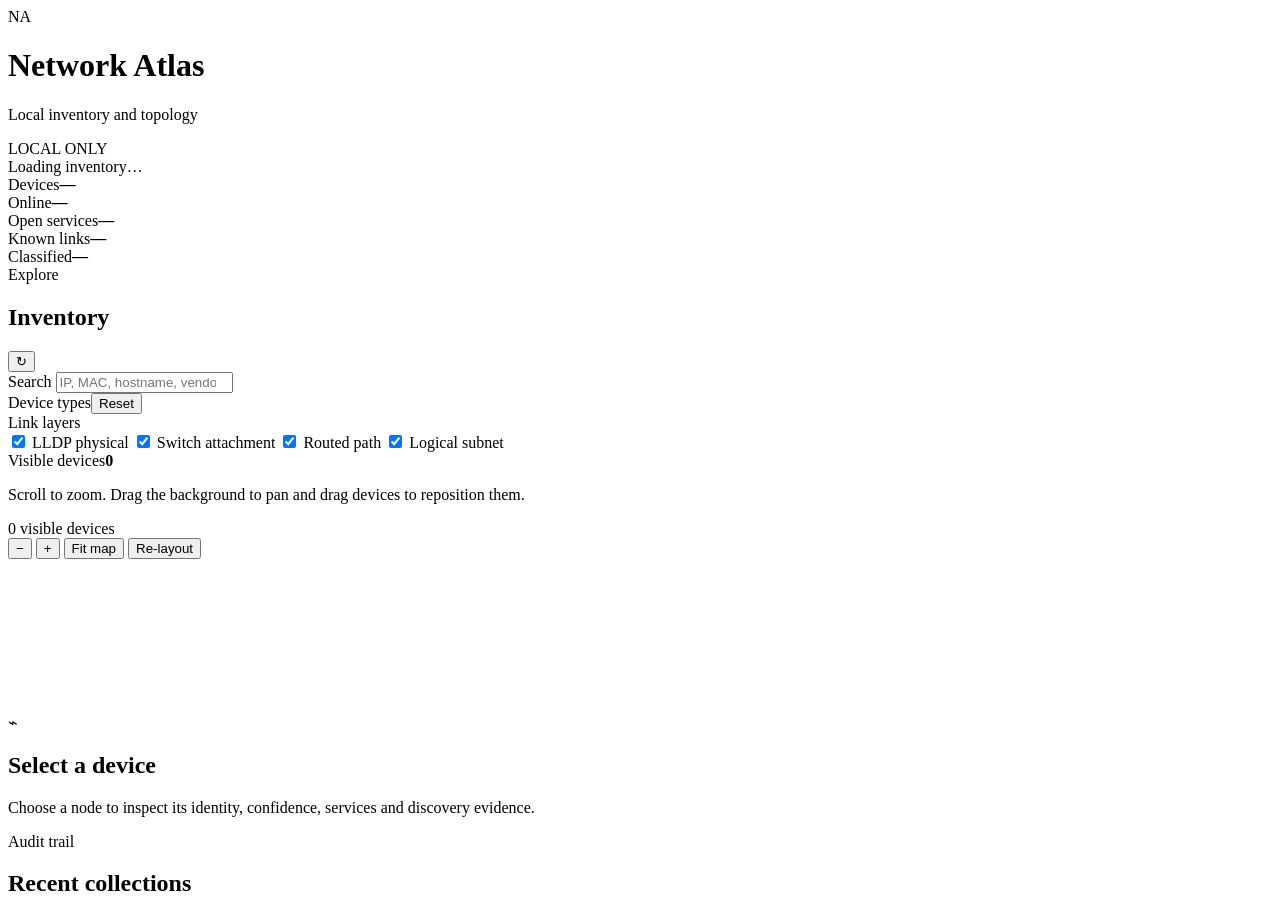
==== network_atlas/static/index.html @ be83e782 "Initial public release" ====
<!doctype html>
<html lang="en">
<head>
  <meta charset="utf-8">
  <meta name="viewport" content="width=device-width, initial-scale=1">
  <title>Network Atlas</title>
  <link rel="stylesheet" href="/style.css">
</head>
<body>
  <header class="topbar">
    <div class="brand">
      <span class="brand-mark">NA</span>
      <div><h1>Network Atlas</h1><p>Local inventory and topology</p></div>
    </div>
    <div class="topbar-right">
      <span class="local-badge">LOCAL ONLY</span>
      <div class="scan-state"><span id="state-dot"></span><span id="scan-status">Loading inventory…</span></div>
    </div>
  </header>

  <main>
    <section class="metrics" aria-label="Inventory summary">
      <article><span>Devices</span><strong id="metric-devices">—</strong></article>
      <article><span>Online</span><strong id="metric-online">—</strong></article>
      <article><span>Open services</span><strong id="metric-services">—</strong></article>
      <article><span>Known links</span><strong id="metric-links">—</strong></article>
      <article><span>Classified</span><strong id="metric-classified">—</strong></article>
    </section>

    <section class="workspace">
      <aside class="filters panel">
        <div class="panel-heading">
          <div><span class="eyebrow">Explore</span><h2>Inventory</h2></div>
          <button id="refresh" class="icon-button" title="Refresh data" aria-label="Refresh data">↻</button>
        </div>
        <label class="search">
          <span>Search</span>
          <input id="search" type="search" placeholder="IP, MAC, hostname, vendor…" autocomplete="off">
        </label>
        <div class="filter-heading"><span>Device types</span><button id="clear-filters">Reset</button></div>
        <div id="type-filters" class="type-filters"></div>
        <div class="filter-heading"><span>Link layers</span></div>
        <label class="check"><input type="checkbox" data-edge="lldp" checked><i class="link-swatch lldp"></i> LLDP physical</label>
        <label class="check"><input type="checkbox" data-edge="switch-port" checked><i class="link-swatch switch-port"></i> Switch attachment</label>
        <label class="check"><input type="checkbox" data-edge="route" checked><i class="link-swatch route"></i> Routed path</label>
        <label class="check"><input type="checkbox" data-edge="membership" checked><i class="link-swatch membership"></i> Logical subnet</label>
        <div class="device-list-heading"><span>Visible devices</span><b id="list-count">0</b></div>
        <div id="device-list" class="device-list"></div>
        <p class="hint">Scroll to zoom. Drag the background to pan and drag devices to reposition them.</p>
      </aside>

      <section class="map-panel panel" aria-label="Interactive network map">
        <div class="map-toolbar">
          <div><span id="visible-count">0</span> visible devices</div>
          <div class="map-actions">
            <button id="zoom-out" aria-label="Zoom out">−</button>
            <button id="zoom-in" aria-label="Zoom in">+</button>
            <button id="fit-map">Fit map</button>
            <button id="relayout">Re-layout</button>
          </div>
        </div>
        <svg id="network-map" role="img" aria-label="Interactive network topology">
          <defs>
            <filter id="glow" x="-50%" y="-50%" width="200%" height="200%">
              <feGaussianBlur stdDeviation="3" result="blur"></feGaussianBlur>
              <feMerge><feMergeNode in="blur"></feMergeNode><feMergeNode in="SourceGraphic"></feMergeNode></feMerge>
            </filter>
          </defs>
          <g id="viewport"><g id="edges"></g><g id="edge-labels"></g><g id="nodes"></g></g>
        </svg>
        <div id="empty-map" class="empty-map" hidden>
          <strong>No devices to display</strong>
          <span>Import a scan or change the current filters.</span>
        </div>
      </section>

      <aside class="details panel" aria-live="polite">
        <div id="detail-empty" class="detail-empty">
          <span class="radar">⌁</span>
          <h2>Select a device</h2>
          <p>Choose a node to inspect its identity, confidence, services and discovery evidence.</p>
        </div>
        <div id="detail-content" hidden>
          <div class="detail-header">
            <span id="detail-icon" class="device-icon"></span>
            <div><span id="detail-type" class="eyebrow"></span><h2 id="detail-name"></h2></div>
            <span id="detail-status" class="status-pill"></span>
          </div>
          <dl id="identity" class="identity"></dl>
          <div class="confidence-block">
            <div><span>Classification confidence</span><strong id="confidence-label"></strong></div>
            <div class="confidence-track"><i id="confidence-bar"></i></div>
          </div>
          <section class="detail-section"><h3>Why this classification?</h3><ul id="reasons"></ul></section>
          <section class="detail-section"><h3>Open services</h3><div id="services" class="service-list"></div></section>
          <section class="detail-section"><h3>Recent evidence</h3><div id="evidence" class="evidence-list"></div></section>
        </div>
      </aside>
    </section>

    <section class="scan-history panel">
      <div class="panel-heading"><div><span class="eyebrow">Audit trail</span><h2>Recent collections</h2></div></div>
      <div id="scan-list" class="scan-list"></div>
    </section>
  </main>
  <div id="toast" role="status" aria-live="polite"></div>
  <script src="/app.js" defer></script>
</body>
</html>
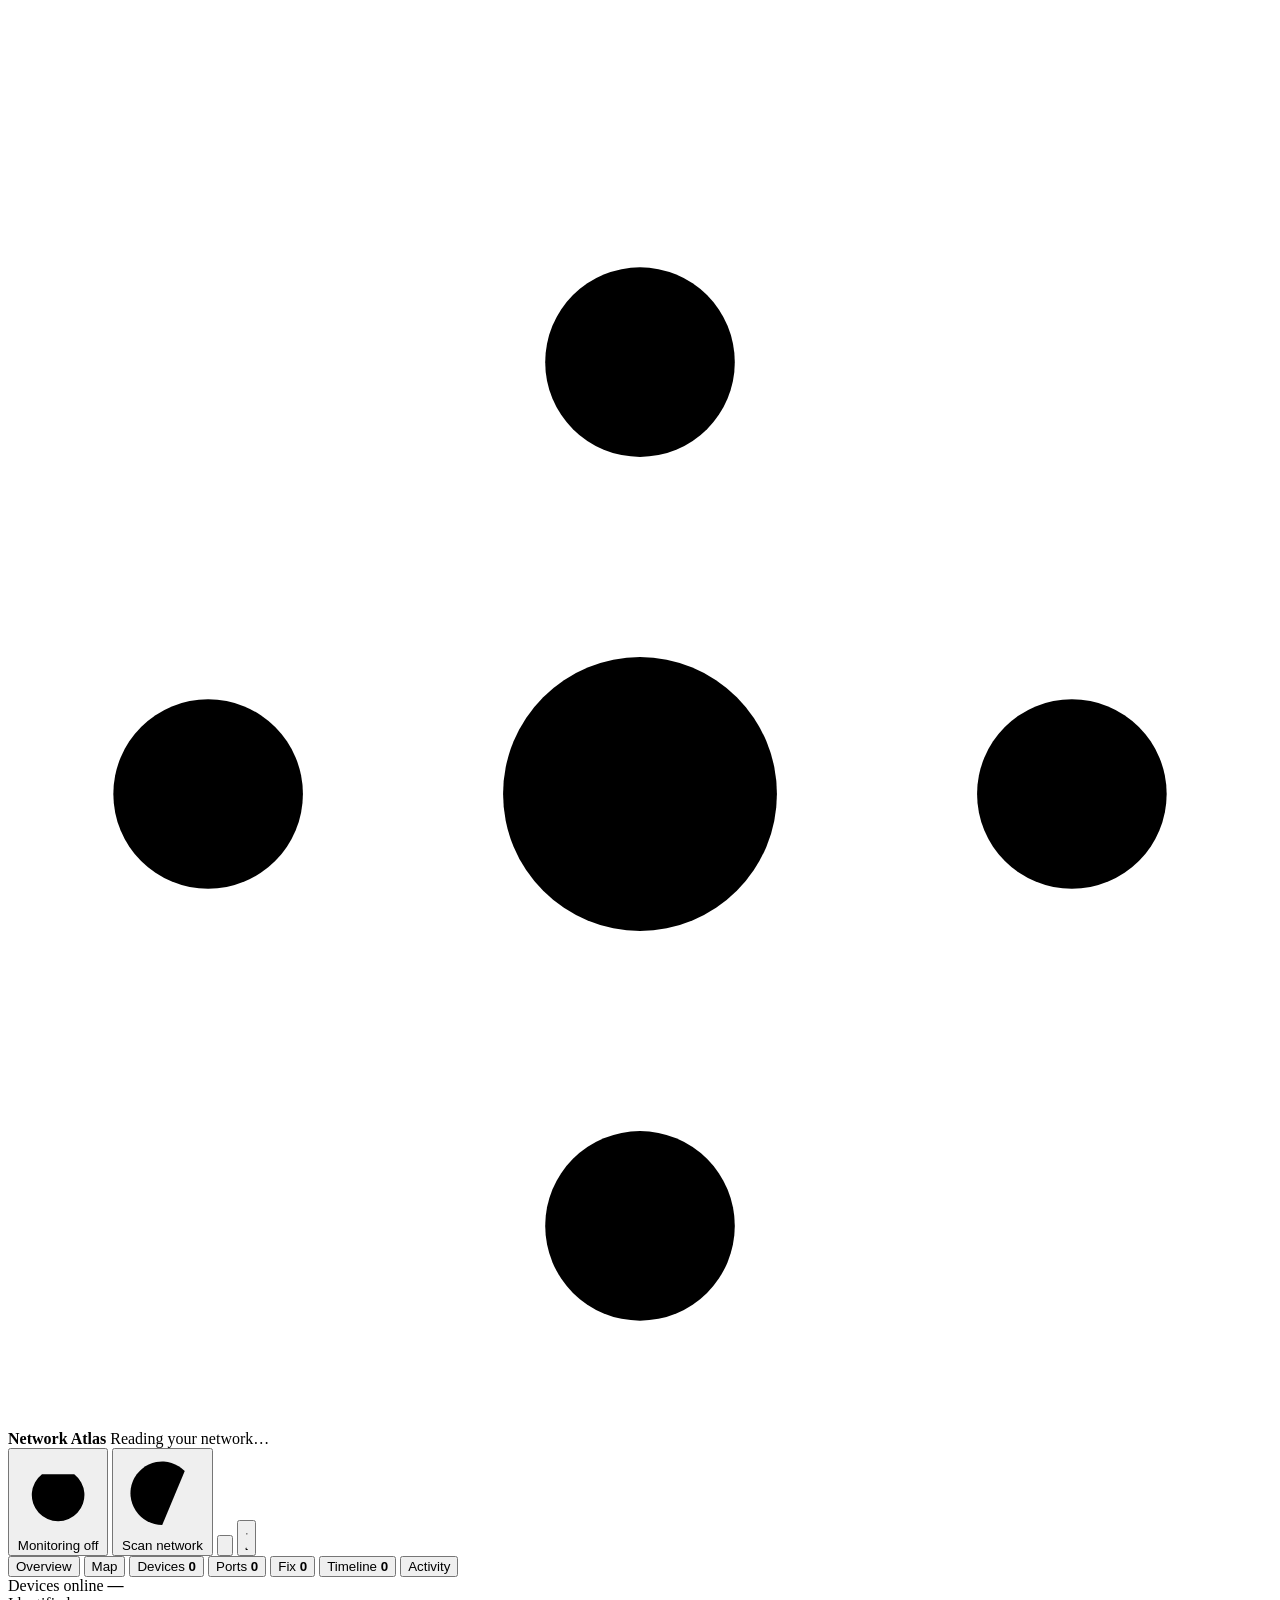
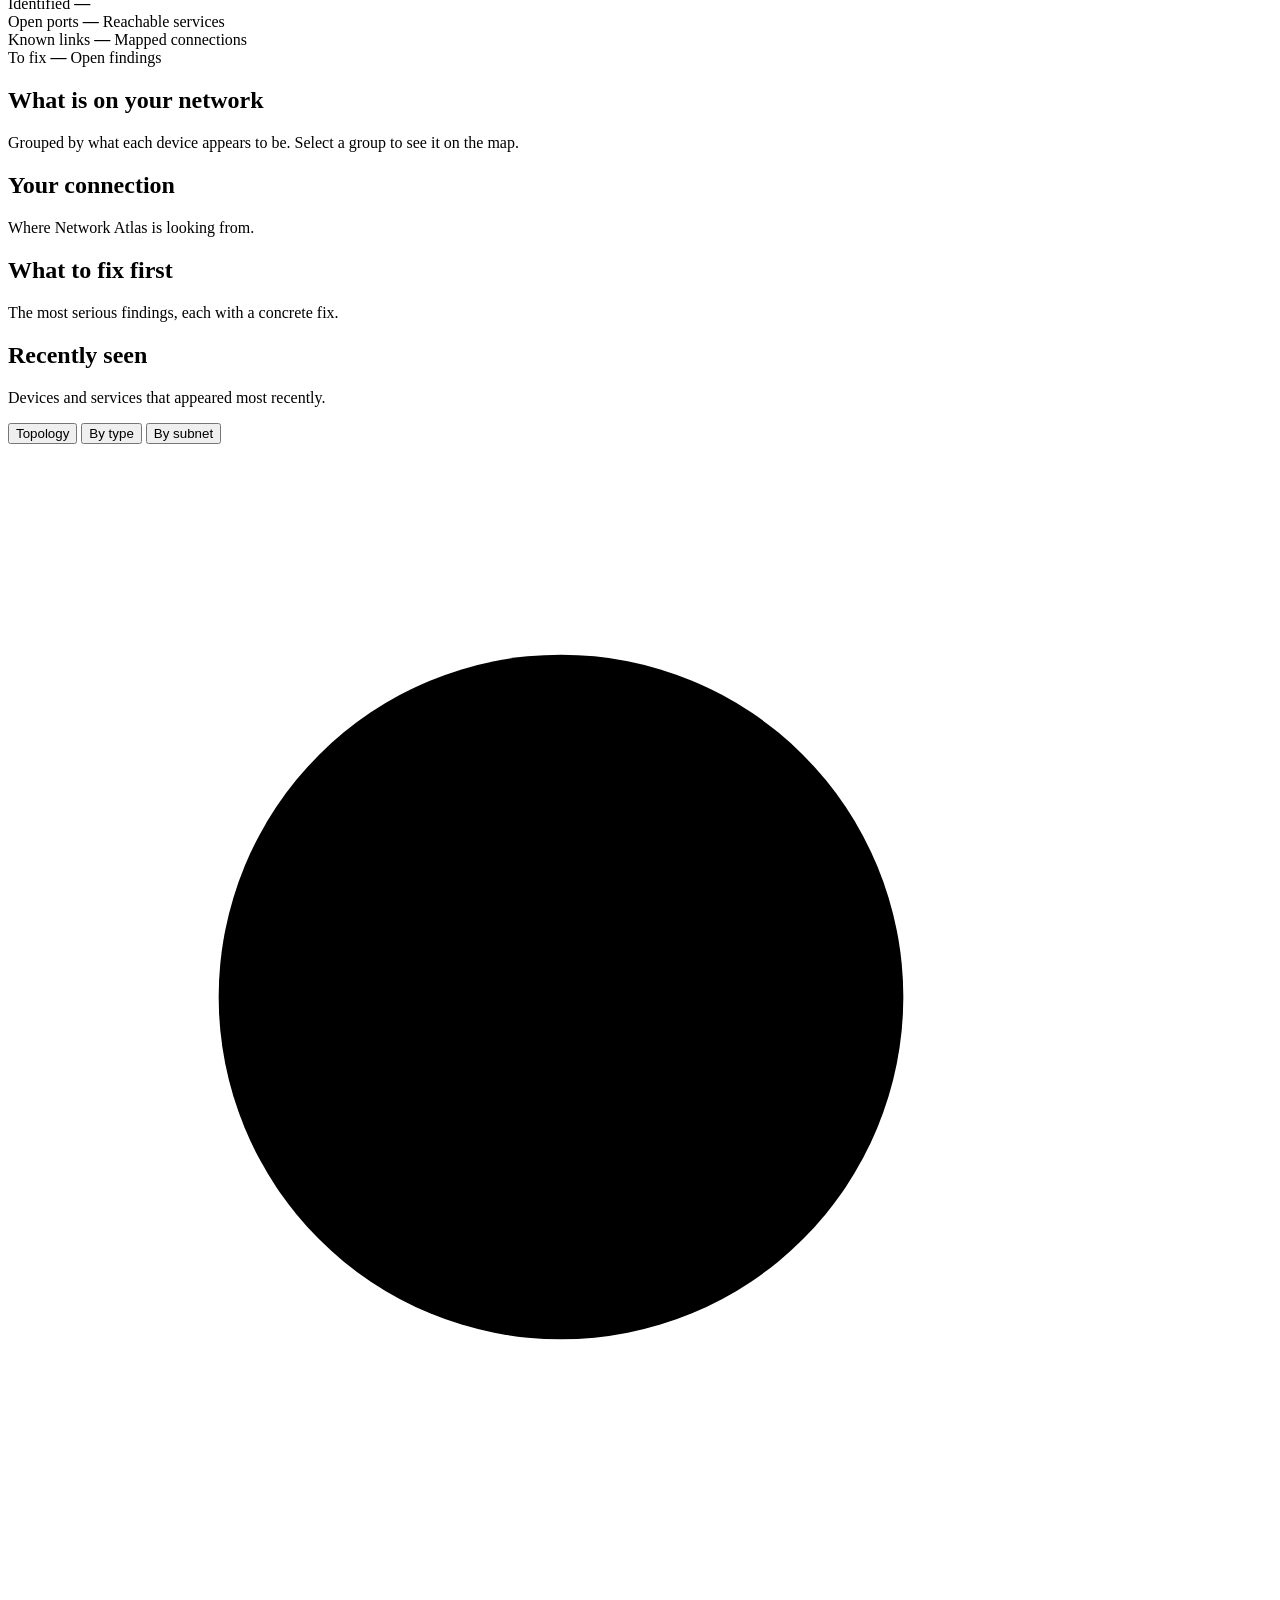
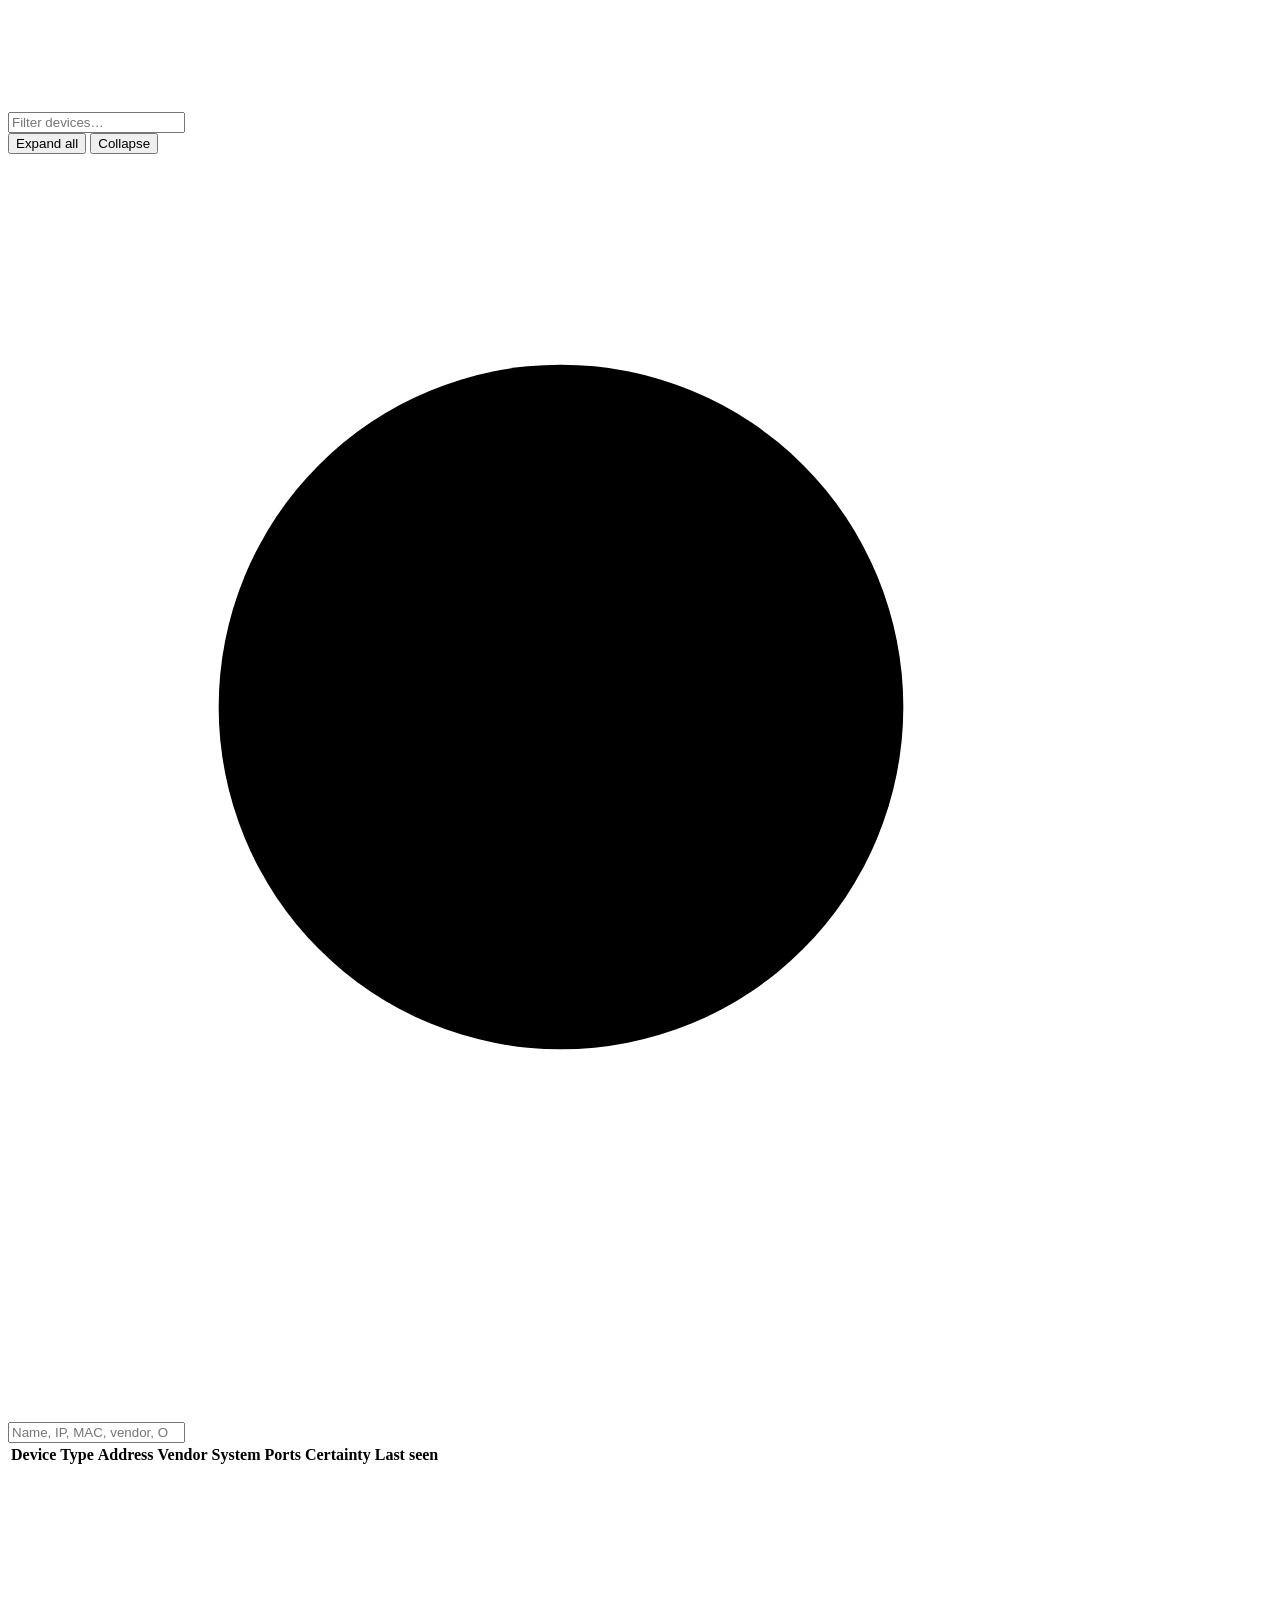
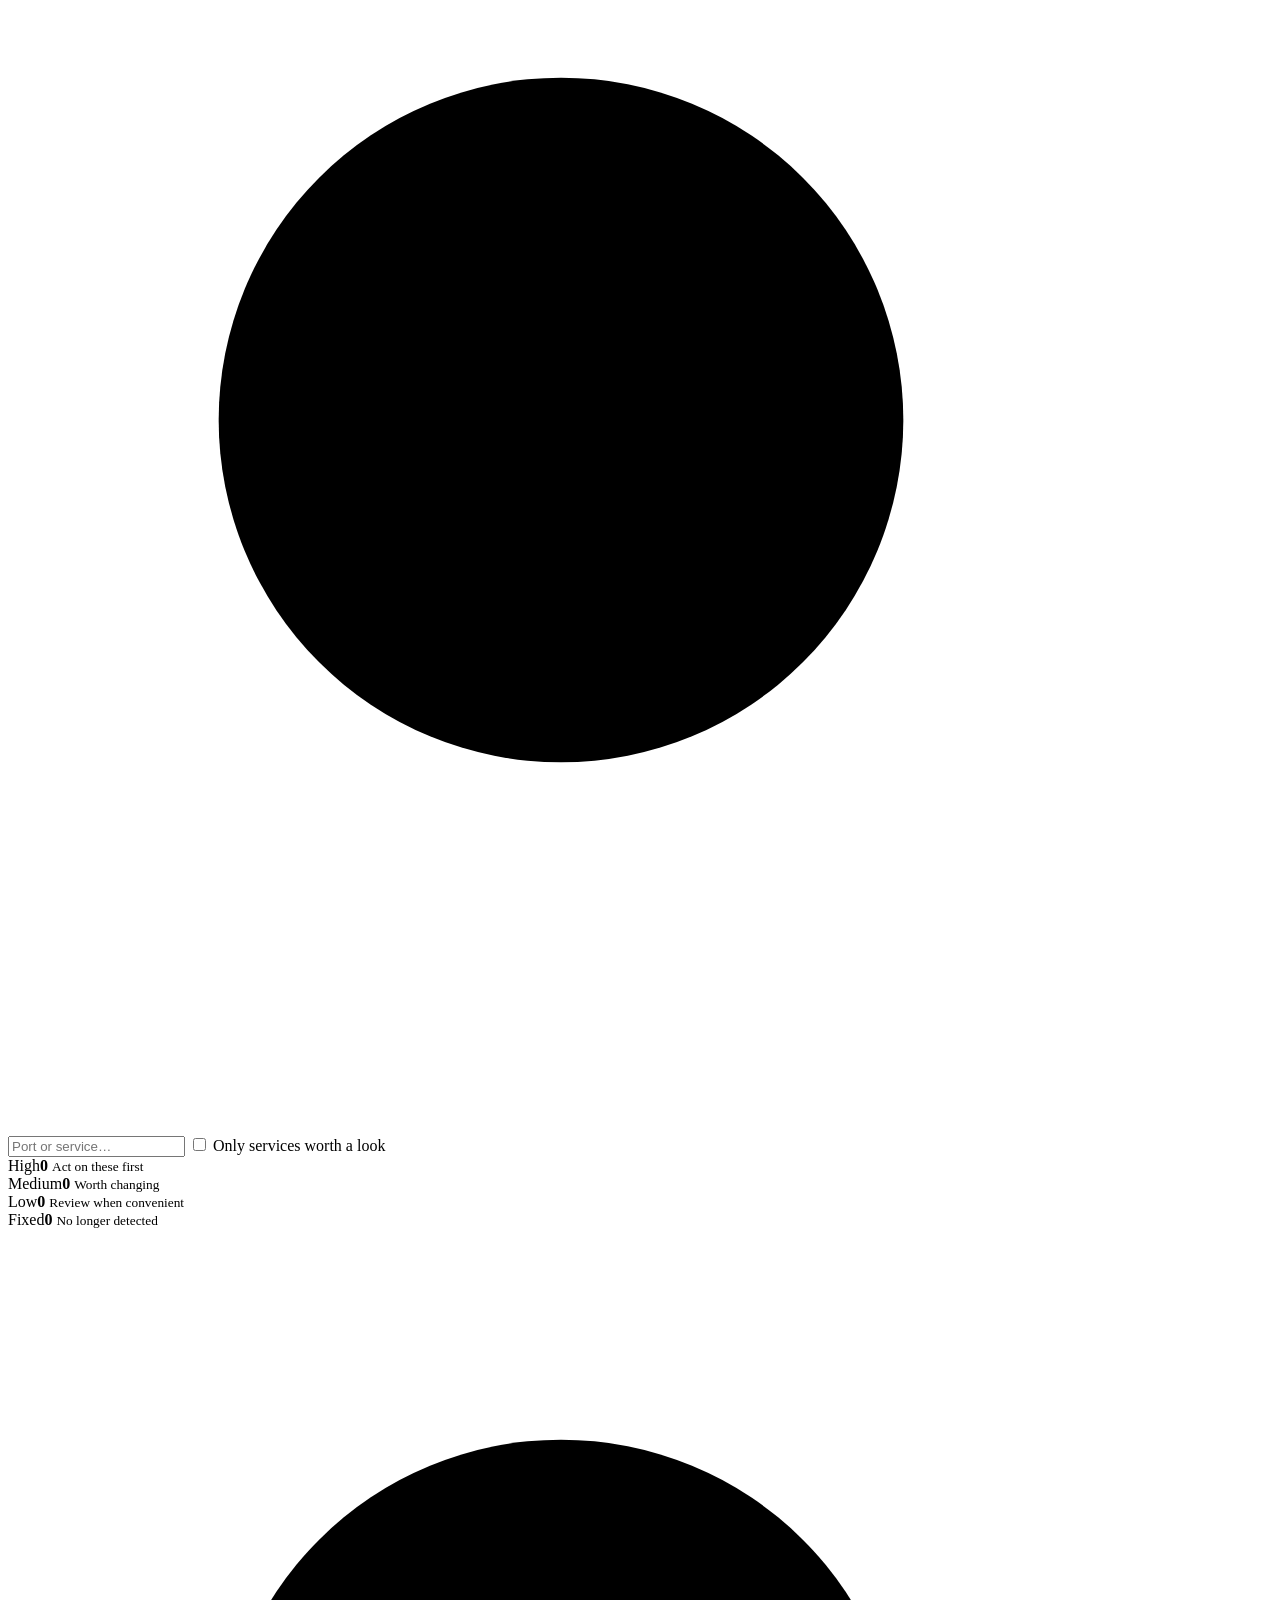
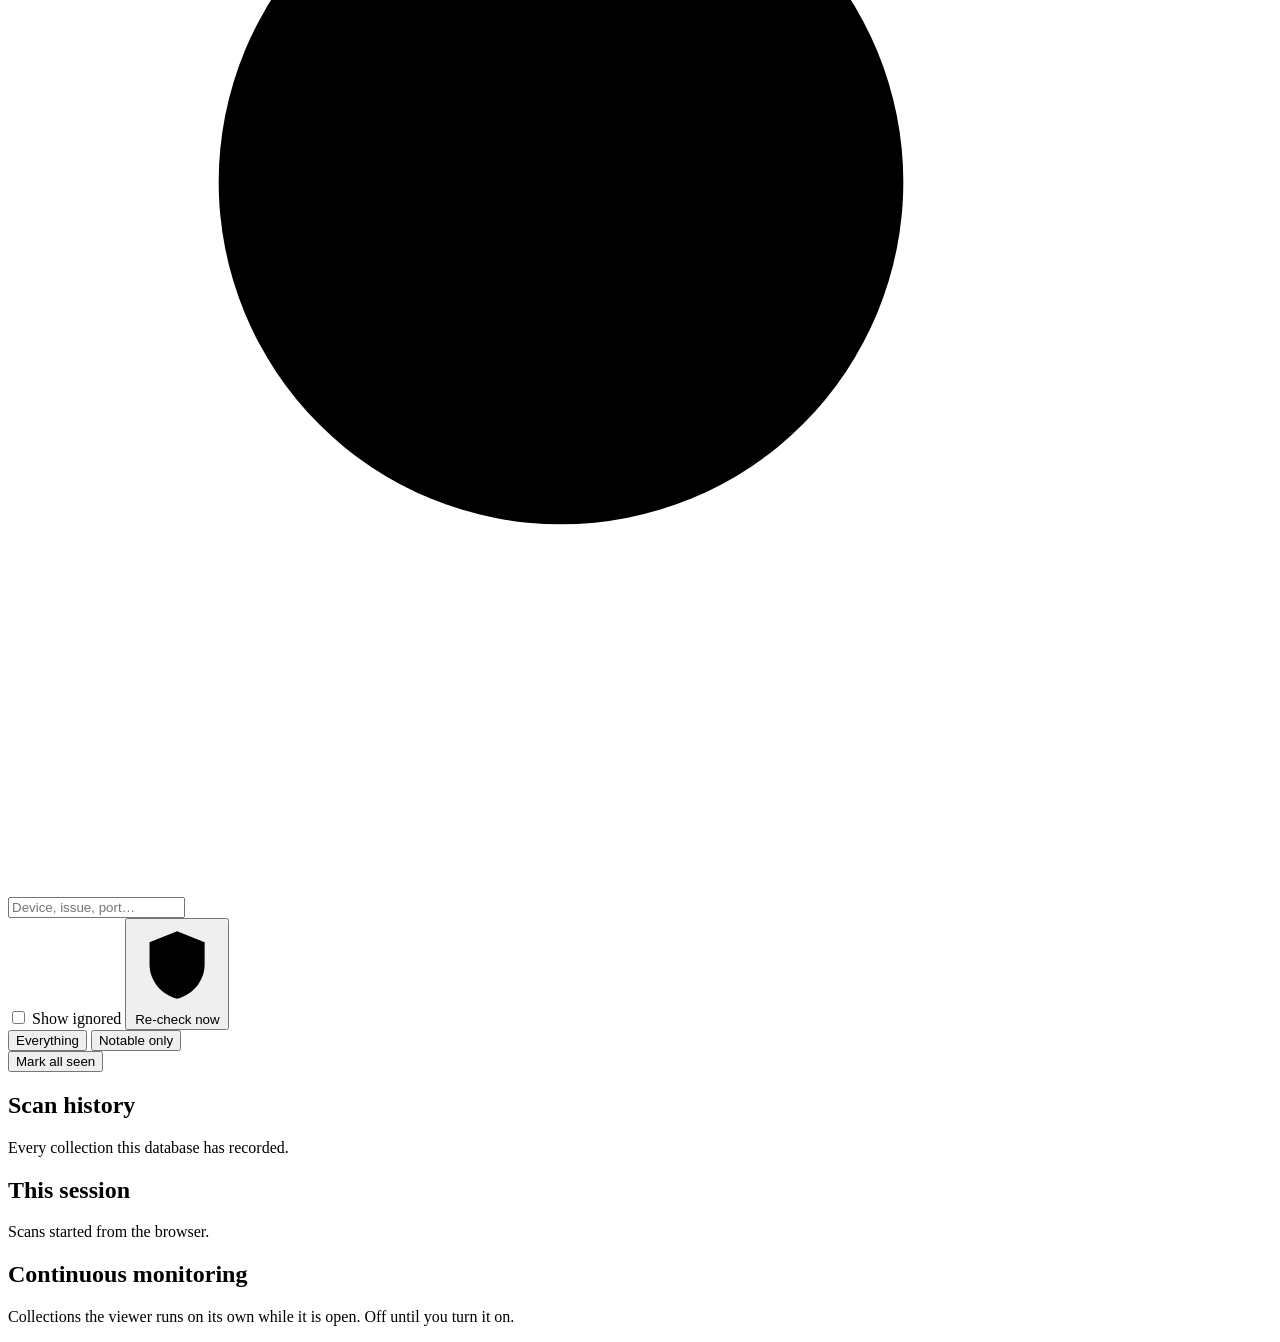
==== commit 18f164c7: "Add findings engine, monitoring, web UI rewrite and container image Turn Network Atlas from an inven" ====
--- a/network_atlas/static/index.html
+++ b/network_atlas/static/index.html
@@ -1,109 +1,458 @@
 <!doctype html>
-<html lang="en">
+<html lang="en" data-theme="light">
 <head>
   <meta charset="utf-8">
   <meta name="viewport" content="width=device-width, initial-scale=1">
+  <meta name="color-scheme" content="light dark">
   <title>Network Atlas</title>
   <link rel="stylesheet" href="/style.css">
 </head>
 <body>
+  <svg class="icon-defs" aria-hidden="true" focusable="false">
+    <defs>
+      <symbol id="ic-router" viewBox="0 0 24 24"><rect x="2.5" y="13" width="19" height="7.5" rx="2"/><path d="M6.5 16.75h3M17.5 16.75h.01"/><path d="M12 10V6.5M8.2 7.4a5.4 5.4 0 0 1 7.6 0M6 4.9a8.9 8.9 0 0 1 12 0"/></symbol>
+      <symbol id="ic-switch" viewBox="0 0 24 24"><rect x="2.5" y="7" width="19" height="10" rx="2"/><path d="M6 11h4l-1.6-1.6M6 13h4M18 11h-4l1.6 1.6M18 13h-4"/></symbol>
+      <symbol id="ic-access-point" viewBox="0 0 24 24"><path d="M12 19.5v-6"/><rect x="9" y="17" width="6" height="3.5" rx="1.2"/><path d="M8.3 10.7a5.2 5.2 0 0 1 7.4 0M5.6 8a9 9 0 0 1 12.8 0M11 13.4a1.4 1.4 0 0 1 2 0"/></symbol>
+      <symbol id="ic-computer" viewBox="0 0 24 24"><rect x="2.5" y="4" width="19" height="12" rx="2"/><path d="M8 20h8M12 16v4"/></symbol>
+      <symbol id="ic-phone" viewBox="0 0 24 24"><rect x="6.5" y="2.5" width="11" height="19" rx="2.5"/><path d="M10.5 5.5h3M11 18.5h2"/></symbol>
+      <symbol id="ic-server" viewBox="0 0 24 24"><rect x="3" y="3.5" width="18" height="7" rx="1.8"/><rect x="3" y="13.5" width="18" height="7" rx="1.8"/><path d="M6.5 7h.01M6.5 17h.01M10 7h4M10 17h4"/></symbol>
+      <symbol id="ic-printer" viewBox="0 0 24 24"><path d="M7 8.5V3.5h10v5"/><rect x="3" y="8.5" width="18" height="7.5" rx="1.8"/><path d="M7 13h10v7.5H7z"/><path d="M17.5 11.5h.01"/></symbol>
+      <symbol id="ic-storage" viewBox="0 0 24 24"><ellipse cx="12" cy="6" rx="8" ry="3"/><path d="M4 6v6c0 1.7 3.6 3 8 3s8-1.3 8-3V6"/><path d="M4 12v6c0 1.7 3.6 3 8 3s8-1.3 8-3v-6"/></symbol>
+      <symbol id="ic-media" viewBox="0 0 24 24"><rect x="2.5" y="4" width="19" height="13" rx="2"/><path d="M10.2 8.3l4.3 2.2-4.3 2.2z"/><path d="M8 20.5h8"/></symbol>
+      <symbol id="ic-camera" viewBox="0 0 24 24"><path d="M3.5 6.2l13-2.4 1.2 5.2-13 2.4z"/><path d="M5.5 11.4l1 4.1M12 20.5h7"/><path d="M12 15.5v5"/><circle cx="19.2" cy="7.4" r="1.6"/></symbol>
+      <symbol id="ic-game-console" viewBox="0 0 24 24"><path d="M7.5 8h9a5 5 0 0 1 5 5.4l-.3 3.1A2.6 2.6 0 0 1 16.4 18l-1.3-2.3H8.9L7.6 18a2.6 2.6 0 0 1-4.8-1.5l-.3-3.1A5 5 0 0 1 7.5 8z"/><path d="M7 12.5h2.4M8.2 11.3v2.4M15.5 12h.01M17.5 13.5h.01"/></symbol>
+      <symbol id="ic-iot" viewBox="0 0 24 24"><rect x="7" y="7" width="10" height="10" rx="2"/><path d="M10.5 3.5v3.5M13.5 3.5v3.5M10.5 17v3.5M13.5 17v3.5M3.5 10.5h3.5M3.5 13.5h3.5M17 10.5h3.5M17 13.5h3.5"/></symbol>
+      <symbol id="ic-firewall" viewBox="0 0 24 24"><path d="M12 2.8l7.5 3v6c0 4.4-3.1 8.2-7.5 9.4-4.4-1.2-7.5-5-7.5-9.4v-6z"/><path d="M4.8 9.5h14.4M12 5.8v14.4M8.4 5.8v3.7M15.6 5.8v3.7"/></symbol>
+      <symbol id="ic-network-device" viewBox="0 0 24 24"><circle cx="12" cy="12" r="2.6"/><circle cx="12" cy="3.8" r="1.8"/><circle cx="12" cy="20.2" r="1.8"/><circle cx="3.8" cy="12" r="1.8"/><circle cx="20.2" cy="12" r="1.8"/><path d="M12 5.6v3.8M12 14.6v3.8M5.6 12h3.8M14.6 12h3.8"/></symbol>
+      <symbol id="ic-unknown" viewBox="0 0 24 24"><circle cx="12" cy="12" r="9"/><path d="M9.6 9.3a2.5 2.5 0 0 1 4.8.9c0 1.7-2.4 2-2.4 3.6M12 17.2h.01"/></symbol>
+      <symbol id="ic-globe" viewBox="0 0 24 24"><circle cx="12" cy="12" r="9"/><path d="M3.2 9.5h17.6M3.2 14.5h17.6"/><path d="M12 3a15 15 0 0 1 0 18 15 15 0 0 1 0-18z"/></symbol>
+      <symbol id="ic-search" viewBox="0 0 24 24"><circle cx="10.5" cy="10.5" r="6.5"/><path d="M15.5 15.5L21 21"/></symbol>
+      <symbol id="ic-refresh" viewBox="0 0 24 24"><path d="M20.5 12a8.5 8.5 0 1 1-2.6-6.1"/><path d="M20.8 4.2v4.6h-4.6"/></symbol>
+      <symbol id="ic-sun" viewBox="0 0 24 24"><circle cx="12" cy="12" r="4.2"/><path d="M12 2.5v2.3M12 19.2v2.3M4.2 4.2l1.7 1.7M18.1 18.1l1.7 1.7M2.5 12h2.3M19.2 12h2.3M4.2 19.8l1.7-1.7M18.1 5.9l1.7-1.7"/></symbol>
+      <symbol id="ic-moon" viewBox="0 0 24 24"><path d="M20 14.5A8.5 8.5 0 0 1 9.5 4a8.5 8.5 0 1 0 10.5 10.5z"/></symbol>
+      <symbol id="ic-close" viewBox="0 0 24 24"><path d="M6 6l12 12M18 6L6 18"/></symbol>
+      <symbol id="ic-chevron" viewBox="0 0 24 24"><path d="M9 5l7 7-7 7"/></symbol>
+      <symbol id="ic-radar" viewBox="0 0 24 24"><path d="M12 12L19 7"/><path d="M12 21a9 9 0 1 1 6.4-15.3"/><circle cx="12" cy="12" r="2"/><path d="M12 17a5 5 0 0 1-3.5-8.6"/></symbol>
+      <symbol id="ic-ear" viewBox="0 0 24 24"><path d="M7 9a5 5 0 1 1 10 0c0 2.5-2 3.2-2.8 4.4-.7 1-.4 2.4-1.4 3.4a2.8 2.8 0 0 1-4.8-2"/><path d="M10.5 9a1.6 1.6 0 0 1 3 .4"/></symbol>
+      <symbol id="ic-alert" viewBox="0 0 24 24"><path d="M12 3.5l9 15.5H3z"/><path d="M12 9.5v4.2M12 16.6h.01"/></symbol>
+      <symbol id="ic-stop" viewBox="0 0 24 24"><rect x="6" y="6" width="12" height="12" rx="2"/></symbol>
+      <symbol id="ic-pin" viewBox="0 0 24 24"><path d="M12 21s7-5.7 7-11a7 7 0 1 0-14 0c0 5.3 7 11 7 11z"/><circle cx="12" cy="10" r="2.6"/></symbol>
+      <symbol id="ic-clock" viewBox="0 0 24 24"><circle cx="12" cy="12" r="9"/><path d="M12 7v5.3l3.5 2"/></symbol>
+      <symbol id="ic-port" viewBox="0 0 24 24"><rect x="3.5" y="8" width="17" height="11" rx="2"/><path d="M8 8V5.5h8V8M8 19v-4h8v4"/></symbol>
+      <symbol id="ic-shield-check" viewBox="0 0 24 24"><path d="M12 2.8l7.5 3v6c0 4.4-3.1 8.2-7.5 9.4-4.4-1.2-7.5-5-7.5-9.4v-6z"/><path d="M8.8 11.8l2.3 2.3 4.1-4.4"/></symbol>
+      <symbol id="ic-wrench" viewBox="0 0 24 24"><path d="M14.5 6.2a3.9 3.9 0 0 1 5.3-3.6l-2.5 2.5 1.6 1.6 2.5-2.5a3.9 3.9 0 0 1-5 5l-8 8a2.2 2.2 0 1 1-3.1-3.1l8-8a3.9 3.9 0 0 1-.8-2.4z"/></symbol>
+      <symbol id="ic-mute" viewBox="0 0 24 24"><path d="M11 5.5L6.5 9H3.5v6h3L11 18.5z"/><path d="M16 9.5l4.5 5M20.5 9.5l-4.5 5"/></symbol>
+      <symbol id="ic-power" viewBox="0 0 24 24"><path d="M12 3.2v7.6"/><path d="M7.4 6.6a7.5 7.5 0 1 0 9.2 0"/></symbol>
+    </defs>
+  </svg>
+
   <header class="topbar">
     <div class="brand">
-      <span class="brand-mark">NA</span>
-      <div><h1>Network Atlas</h1><p>Local inventory and topology</p></div>
+      <span class="brand-mark" aria-hidden="true">
+        <svg viewBox="0 0 24 24"><use href="#ic-network-device"/></svg>
+      </span>
+      <div class="brand-text">
+        <strong>Network Atlas</strong>
+        <span id="vantage-line">Reading your network…</span>
+      </div>
     </div>
-    <div class="topbar-right">
-      <span class="local-badge">LOCAL ONLY</span>
-      <div class="scan-state"><span id="state-dot"></span><span id="scan-status">Loading inventory…</span></div>
+
+    <div class="topbar-actions">
+      <div id="live-pill" class="live-pill" hidden>
+        <span class="live-dot" aria-hidden="true"></span>
+        <div class="live-body">
+          <span id="live-label">Scanning</span>
+          <span id="live-detail" class="live-detail"></span>
+        </div>
+        <div class="live-track" aria-hidden="true"><i id="live-bar"></i></div>
+        <button id="live-cancel" class="ghost-button" title="Stop the running scan">
+          <svg viewBox="0 0 24 24" aria-hidden="true"><use href="#ic-stop"/></svg>
+        </button>
+      </div>
+
+      <button id="monitor-toggle" class="ghost-button" title="Continuous monitoring">
+        <svg viewBox="0 0 24 24" aria-hidden="true"><use href="#ic-power"/></svg>
+        <span id="monitor-label">Monitoring off</span>
+      </button>
+      <button id="open-scan" class="primary-button">
+        <svg viewBox="0 0 24 24" aria-hidden="true"><use href="#ic-radar"/></svg>
+        <span>Scan network</span>
+      </button>
+      <button id="refresh" class="icon-button" title="Reload data" aria-label="Reload data">
+        <svg viewBox="0 0 24 24" aria-hidden="true"><use href="#ic-refresh"/></svg>
+      </button>
+      <button id="theme-toggle" class="icon-button" title="Switch theme" aria-label="Switch theme">
+        <svg class="theme-sun" viewBox="0 0 24 24" aria-hidden="true"><use href="#ic-sun"/></svg>
+        <svg class="theme-moon" viewBox="0 0 24 24" aria-hidden="true"><use href="#ic-moon"/></svg>
+      </button>
     </div>
   </header>
 
+  <nav class="tabs" role="tablist" aria-label="Views">
+    <button class="tab active" role="tab" data-tab="overview" aria-selected="true">Overview</button>
+    <button class="tab" role="tab" data-tab="map" aria-selected="false">Map</button>
+    <button class="tab" role="tab" data-tab="devices" aria-selected="false">Devices <b id="tab-count-devices">0</b></button>
+    <button class="tab" role="tab" data-tab="ports" aria-selected="false">Ports <b id="tab-count-ports">0</b></button>
+    <button class="tab" role="tab" data-tab="findings" aria-selected="false">Fix <b id="tab-count-findings">0</b></button>
+    <button class="tab" role="tab" data-tab="timeline" aria-selected="false">Timeline <b id="tab-count-events">0</b></button>
+    <button class="tab" role="tab" data-tab="activity" aria-selected="false">Activity</button>
+  </nav>
+
+  <div id="isolation-banner" class="banner" hidden role="alert">
+    <span class="banner-glyph" aria-hidden="true">
+      <svg viewBox="0 0 24 24"><use href="#ic-alert"/></svg>
+    </span>
+    <div class="banner-body">
+      <strong>Discovery cannot see your network</strong>
+      <span id="isolation-detail"></span>
+    </div>
+  </div>
+
   <main>
-    <section class="metrics" aria-label="Inventory summary">
-      <article><span>Devices</span><strong id="metric-devices">—</strong></article>
-      <article><span>Online</span><strong id="metric-online">—</strong></article>
-      <article><span>Open services</span><strong id="metric-services">—</strong></article>
-      <article><span>Known links</span><strong id="metric-links">—</strong></article>
-      <article><span>Classified</span><strong id="metric-classified">—</strong></article>
-    </section>
-
-    <section class="workspace">
-      <aside class="filters panel">
-        <div class="panel-heading">
-          <div><span class="eyebrow">Explore</span><h2>Inventory</h2></div>
-          <button id="refresh" class="icon-button" title="Refresh data" aria-label="Refresh data">↻</button>
-        </div>
-        <label class="search">
-          <span>Search</span>
-          <input id="search" type="search" placeholder="IP, MAC, hostname, vendor…" autocomplete="off">
+    <!-- Overview ---------------------------------------------------------- -->
+    <section class="panel-view active" data-view="overview">
+      <div class="stat-row">
+        <article class="stat accent-devices">
+          <span class="stat-label">Devices online</span>
+          <strong id="stat-devices">—</strong>
+          <span id="stat-devices-note" class="stat-note"></span>
+        </article>
+        <article class="stat accent-identified">
+          <span class="stat-label">Identified</span>
+          <strong id="stat-identified">—</strong>
+          <span id="stat-identified-note" class="stat-note"></span>
+        </article>
+        <article class="stat accent-ports">
+          <span class="stat-label">Open ports</span>
+          <strong id="stat-ports">—</strong>
+          <span class="stat-note">Reachable services</span>
+        </article>
+        <article class="stat accent-links">
+          <span class="stat-label">Known links</span>
+          <strong id="stat-links">—</strong>
+          <span class="stat-note">Mapped connections</span>
+        </article>
+        <article class="stat accent-attention">
+          <span class="stat-label">To fix</span>
+          <strong id="stat-findings">—</strong>
+          <span id="stat-findings-note" class="stat-note">Open findings</span>
+        </article>
+      </div>
+
+      <div class="overview-grid">
+        <section class="card">
+          <header class="card-head">
+            <h2>What is on your network</h2>
+            <p>Grouped by what each device appears to be. Select a group to see it on the map.</p>
+          </header>
+          <div id="type-cards" class="type-cards"></div>
+        </section>
+
+        <section class="card">
+          <header class="card-head">
+            <h2>Your connection</h2>
+            <p>Where Network Atlas is looking from.</p>
+          </header>
+          <dl id="vantage-facts" class="facts"></dl>
+        </section>
+
+        <section class="card">
+          <header class="card-head">
+            <h2>What to fix first</h2>
+            <p>The most serious findings, each with a concrete fix.</p>
+          </header>
+          <div id="attention-list" class="attention-list"></div>
+        </section>
+
+        <section class="card">
+          <header class="card-head">
+            <h2>Recently seen</h2>
+            <p>Devices and services that appeared most recently.</p>
+          </header>
+          <div id="changes-list" class="changes-list"></div>
+        </section>
+      </div>
+    </section>
+
+    <!-- Map --------------------------------------------------------------- -->
+    <section class="panel-view" data-view="map">
+      <div class="toolbar">
+        <div class="segmented" role="group" aria-label="Map layout">
+          <button class="segment active" data-layout="topology">Topology</button>
+          <button class="segment" data-layout="groups">By type</button>
+          <button class="segment" data-layout="subnet">By subnet</button>
+        </div>
+        <label class="field search-field">
+          <svg viewBox="0 0 24 24" aria-hidden="true"><use href="#ic-search"/></svg>
+          <input id="map-search" type="search" placeholder="Filter devices…" autocomplete="off">
         </label>
-        <div class="filter-heading"><span>Device types</span><button id="clear-filters">Reset</button></div>
-        <div id="type-filters" class="type-filters"></div>
-        <div class="filter-heading"><span>Link layers</span></div>
-        <label class="check"><input type="checkbox" data-edge="lldp" checked><i class="link-swatch lldp"></i> LLDP physical</label>
-        <label class="check"><input type="checkbox" data-edge="switch-port" checked><i class="link-swatch switch-port"></i> Switch attachment</label>
-        <label class="check"><input type="checkbox" data-edge="route" checked><i class="link-swatch route"></i> Routed path</label>
-        <label class="check"><input type="checkbox" data-edge="membership" checked><i class="link-swatch membership"></i> Logical subnet</label>
-        <div class="device-list-heading"><span>Visible devices</span><b id="list-count">0</b></div>
-        <div id="device-list" class="device-list"></div>
-        <p class="hint">Scroll to zoom. Drag the background to pan and drag devices to reposition them.</p>
-      </aside>
-
-      <section class="map-panel panel" aria-label="Interactive network map">
-        <div class="map-toolbar">
-          <div><span id="visible-count">0</span> visible devices</div>
-          <div class="map-actions">
-            <button id="zoom-out" aria-label="Zoom out">−</button>
-            <button id="zoom-in" aria-label="Zoom in">+</button>
-            <button id="fit-map">Fit map</button>
-            <button id="relayout">Re-layout</button>
+        <div class="toolbar-right">
+          <button id="expand-all" class="ghost-button">Expand all</button>
+          <button id="collapse-all" class="ghost-button">Collapse</button>
+        </div>
+      </div>
+      <div id="map-legend" class="legend"></div>
+      <div id="tree" class="tree" role="tree" aria-label="Network topology"></div>
+      <p id="map-empty" class="empty-state" hidden>
+        <strong>Nothing to map yet</strong>
+        <span>Run a scan to discover the devices on your network.</span>
+      </p>
+    </section>
+
+    <!-- Devices ----------------------------------------------------------- -->
+    <section class="panel-view" data-view="devices">
+      <div class="toolbar">
+        <label class="field search-field">
+          <svg viewBox="0 0 24 24" aria-hidden="true"><use href="#ic-search"/></svg>
+          <input id="device-search" type="search" placeholder="Name, IP, MAC, vendor, OS…" autocomplete="off">
+        </label>
+        <div id="type-filters" class="chip-row"></div>
+      </div>
+      <div class="table-scroll">
+        <table class="data-table" id="device-table">
+          <thead>
+            <tr>
+              <th class="sortable" data-sort="display_name">Device</th>
+              <th class="sortable" data-sort="effective_type">Type</th>
+              <th class="sortable" data-sort="primary_address">Address</th>
+              <th class="sortable" data-sort="vendor">Vendor</th>
+              <th class="sortable" data-sort="os_family">System</th>
+              <th class="sortable numeric" data-sort="service_count">Ports</th>
+              <th class="sortable numeric" data-sort="confidence">Certainty</th>
+              <th class="sortable" data-sort="last_seen">Last seen</th>
+            </tr>
+          </thead>
+          <tbody id="device-rows"></tbody>
+        </table>
+      </div>
+      <p id="devices-empty" class="empty-state" hidden>
+        <strong>No devices match</strong><span>Try clearing the filters.</span>
+      </p>
+    </section>
+
+    <!-- Ports ------------------------------------------------------------- -->
+    <section class="panel-view" data-view="ports">
+      <div class="toolbar">
+        <label class="field search-field">
+          <svg viewBox="0 0 24 24" aria-hidden="true"><use href="#ic-search"/></svg>
+          <input id="port-search" type="search" placeholder="Port or service…" autocomplete="off">
+        </label>
+        <label class="check"><input type="checkbox" id="risk-only"> Only services worth a look</label>
+      </div>
+      <div id="port-list" class="port-list"></div>
+      <p id="ports-empty" class="empty-state" hidden>
+        <strong>No open ports recorded</strong>
+        <span>Run a Standard or Deep scan to inventory services.</span>
+      </p>
+    </section>
+
+    <!-- Findings ---------------------------------------------------------- -->
+    <section class="panel-view" data-view="findings">
+      <div class="posture-row">
+        <article class="posture accent-high">
+          <span>High</span><strong id="posture-high">0</strong>
+          <small>Act on these first</small>
+        </article>
+        <article class="posture accent-medium">
+          <span>Medium</span><strong id="posture-medium">0</strong>
+          <small>Worth changing</small>
+        </article>
+        <article class="posture accent-low">
+          <span>Low</span><strong id="posture-low">0</strong>
+          <small>Review when convenient</small>
+        </article>
+        <article class="posture accent-resolved">
+          <span>Fixed</span><strong id="posture-resolved">0</strong>
+          <small>No longer detected</small>
+        </article>
+      </div>
+      <div class="toolbar">
+        <label class="field search-field">
+          <svg viewBox="0 0 24 24" aria-hidden="true"><use href="#ic-search"/></svg>
+          <input id="finding-search" type="search" placeholder="Device, issue, port…" autocomplete="off">
+        </label>
+        <div id="finding-filters" class="chip-row"></div>
+        <div class="toolbar-right">
+          <label class="check"><input type="checkbox" id="show-muted"> Show ignored</label>
+          <button id="run-audit" class="ghost-button">
+            <svg viewBox="0 0 24 24" aria-hidden="true"><use href="#ic-shield-check"/></svg>
+            Re-check now
+          </button>
+        </div>
+      </div>
+      <div id="finding-list" class="finding-list"></div>
+      <p id="findings-empty" class="empty-state" hidden>
+        <strong>Nothing to fix</strong>
+        <span>Run a scan and then a check to look for exposed services, weak TLS and known issues.</span>
+      </p>
+    </section>
+
+    <!-- Timeline ---------------------------------------------------------- -->
+    <section class="panel-view" data-view="timeline">
+      <div class="toolbar">
+        <div class="segmented" role="group" aria-label="Timeline filter">
+          <button class="segment active" data-events="all">Everything</button>
+          <button class="segment" data-events="notable">Notable only</button>
+        </div>
+        <div class="toolbar-right">
+          <button id="ack-events" class="ghost-button">Mark all seen</button>
+        </div>
+      </div>
+      <div id="event-list" class="timeline"></div>
+      <p id="events-empty" class="empty-state" hidden>
+        <strong>No changes recorded yet</strong>
+        <span>Once two collections have run, everything that changes between them appears here.</span>
+      </p>
+    </section>
+
+    <!-- Activity ---------------------------------------------------------- -->
+    <section class="panel-view" data-view="activity">
+      <div class="overview-grid">
+        <section class="card">
+          <header class="card-head"><h2>Scan history</h2><p>Every collection this database has recorded.</p></header>
+          <div id="scan-history" class="scan-history"></div>
+        </section>
+        <section class="card">
+          <header class="card-head"><h2>This session</h2><p>Scans started from the browser.</p></header>
+          <div id="job-history" class="scan-history"></div>
+        </section>
+        <section class="card">
+          <header class="card-head">
+            <h2>Continuous monitoring</h2>
+            <p>Collections the viewer runs on its own while it is open. Off until you turn it on.</p>
+          </header>
+          <div id="schedule-list" class="schedule-list"></div>
+        </section>
+      </div>
+    </section>
+  </main>
+
+  <!-- Scan dialog -------------------------------------------------------- -->
+  <div id="scan-modal" class="modal" hidden>
+    <div class="modal-backdrop" data-close-modal></div>
+    <div class="modal-card" role="dialog" aria-modal="true" aria-labelledby="scan-modal-title">
+      <header class="modal-head">
+        <h2 id="scan-modal-title">Scan the network</h2>
+        <button class="icon-button" data-close-modal aria-label="Close">
+          <svg viewBox="0 0 24 24" aria-hidden="true"><use href="#ic-close"/></svg>
+        </button>
+      </header>
+      <div class="modal-body">
+        <div id="scan-kinds" class="scan-kinds"></div>
+        <div class="form-grid">
+          <label class="field">
+            <span>Target range</span>
+            <input id="scan-target" type="text" placeholder="192.168.1.0/24" autocomplete="off">
+          </label>
+          <label class="field" id="scan-profile-field">
+            <span>Depth</span>
+            <select id="scan-profile"></select>
+          </label>
+          <label class="field" id="scan-interface-field">
+            <span>Listen on</span>
+            <select id="scan-interface"></select>
+          </label>
+          <label class="field" id="scan-duration-field">
+            <span>Listen for</span>
+            <select id="scan-duration">
+              <option value="30">30 seconds</option>
+              <option value="60" selected>1 minute</option>
+              <option value="180">3 minutes</option>
+              <option value="600">10 minutes</option>
+            </select>
+          </label>
+        </div>
+        <p id="scan-hint" class="hint"></p>
+        <p id="scan-error" class="form-error" hidden></p>
+      </div>
+      <footer class="modal-foot">
+        <button class="ghost-button" data-close-modal>Cancel</button>
+        <button id="scan-start" class="primary-button">
+          <svg viewBox="0 0 24 24" aria-hidden="true"><use href="#ic-radar"/></svg>
+          <span>Start scan</span>
+        </button>
+      </footer>
+    </div>
+  </div>
+
+  <!-- Device detail drawer ----------------------------------------------- -->
+  <aside id="drawer" class="drawer" hidden aria-label="Device detail">
+    <div class="drawer-backdrop" data-close-drawer></div>
+    <div class="drawer-card" role="dialog" aria-modal="false">
+      <header class="drawer-head">
+        <span id="drawer-icon" class="device-avatar" aria-hidden="true"><svg viewBox="0 0 24 24"><use href="#ic-unknown"/></svg></span>
+        <div class="drawer-title">
+          <span id="drawer-type" class="eyebrow"></span>
+          <h2 id="drawer-name"></h2>
+          <span id="drawer-sub" class="drawer-sub"></span>
+        </div>
+        <button class="icon-button" data-close-drawer aria-label="Close">
+          <svg viewBox="0 0 24 24" aria-hidden="true"><use href="#ic-close"/></svg>
+        </button>
+      </header>
+      <div class="drawer-tabs" role="tablist">
+        <button class="drawer-tab active" data-dtab="summary">Summary</button>
+        <button class="drawer-tab" data-dtab="ports">Ports</button>
+        <button class="drawer-tab" data-dtab="fix">Fix <b id="drawer-fix-count">0</b></button>
+        <button class="drawer-tab" data-dtab="evidence">Evidence</button>
+        <button class="drawer-tab" data-dtab="edit">Details</button>
+      </div>
+      <div class="drawer-body">
+        <div class="drawer-pane active" data-dpane="summary">
+          <div class="certainty">
+            <div class="certainty-head"><span>How certain is this type?</span><strong id="drawer-confidence"></strong></div>
+            <div class="certainty-track"><i id="drawer-confidence-bar"></i></div>
           </div>
-        </div>
-        <svg id="network-map" role="img" aria-label="Interactive network topology">
-          <defs>
-            <filter id="glow" x="-50%" y="-50%" width="200%" height="200%">
-              <feGaussianBlur stdDeviation="3" result="blur"></feGaussianBlur>
-              <feMerge><feMergeNode in="blur"></feMergeNode><feMergeNode in="SourceGraphic"></feMergeNode></feMerge>
-            </filter>
-          </defs>
-          <g id="viewport"><g id="edges"></g><g id="edge-labels"></g><g id="nodes"></g></g>
-        </svg>
-        <div id="empty-map" class="empty-map" hidden>
-          <strong>No devices to display</strong>
-          <span>Import a scan or change the current filters.</span>
-        </div>
-      </section>
-
-      <aside class="details panel" aria-live="polite">
-        <div id="detail-empty" class="detail-empty">
-          <span class="radar">⌁</span>
-          <h2>Select a device</h2>
-          <p>Choose a node to inspect its identity, confidence, services and discovery evidence.</p>
-        </div>
-        <div id="detail-content" hidden>
-          <div class="detail-header">
-            <span id="detail-icon" class="device-icon"></span>
-            <div><span id="detail-type" class="eyebrow"></span><h2 id="detail-name"></h2></div>
-            <span id="detail-status" class="status-pill"></span>
+          <section class="drawer-section">
+            <h3>Why this type</h3>
+            <ul id="drawer-reasons" class="reason-list"></ul>
+          </section>
+          <section class="drawer-section">
+            <h3>Identity</h3>
+            <dl id="drawer-identity" class="facts"></dl>
+          </section>
+          <section class="drawer-section">
+            <h3>How it connects</h3>
+            <div id="drawer-topology" class="topology-facts"></div>
+          </section>
+          <section class="drawer-section">
+            <h3>Who it talks to</h3>
+            <div id="drawer-flows" class="flow-list"></div>
+          </section>
+        </div>
+        <div class="drawer-pane" data-dpane="ports">
+          <div id="drawer-ports" class="port-detail"></div>
+        </div>
+        <div class="drawer-pane" data-dpane="fix">
+          <div id="drawer-findings" class="finding-list compact"></div>
+        </div>
+        <div class="drawer-pane" data-dpane="evidence">
+          <div id="drawer-evidence" class="evidence-list"></div>
+        </div>
+        <div class="drawer-pane" data-dpane="edit">
+          <p class="hint">Anything you set here overrides what the scan guessed and survives future scans.</p>
+          <label class="field"><span>Display name</span><input id="edit-name" type="text" autocomplete="off"></label>
+          <label class="field"><span>Device type</span><select id="edit-type"></select></label>
+          <label class="field"><span>Owner</span><input id="edit-owner" type="text" placeholder="Who uses this device?" autocomplete="off"></label>
+          <label class="field"><span>Location</span><input id="edit-location" type="text" placeholder="Where is it?" autocomplete="off"></label>
+          <label class="field"><span>Notes</span><textarea id="edit-notes" rows="3" placeholder="Anything worth remembering"></textarea></label>
+          <div class="approval">
+            <span class="approval-label">Is this device expected here?</span>
+            <div class="segmented" role="group" aria-label="Approval">
+              <button class="segment" data-approved="1">Approved</button>
+              <button class="segment" data-approved="0">Not approved</button>
+              <button class="segment" data-approved="">Undecided</button>
+            </div>
+            <p class="hint">Once you approve some devices, anything unapproved is flagged in Fix.</p>
           </div>
-          <dl id="identity" class="identity"></dl>
-          <div class="confidence-block">
-            <div><span>Classification confidence</span><strong id="confidence-label"></strong></div>
-            <div class="confidence-track"><i id="confidence-bar"></i></div>
-          </div>
-          <section class="detail-section"><h3>Why this classification?</h3><ul id="reasons"></ul></section>
-          <section class="detail-section"><h3>Open services</h3><div id="services" class="service-list"></div></section>
-          <section class="detail-section"><h3>Recent evidence</h3><div id="evidence" class="evidence-list"></div></section>
-        </div>
-      </aside>
-    </section>
-
-    <section class="scan-history panel">
-      <div class="panel-heading"><div><span class="eyebrow">Audit trail</span><h2>Recent collections</h2></div></div>
-      <div id="scan-list" class="scan-list"></div>
-    </section>
-  </main>
-  <div id="toast" role="status" aria-live="polite"></div>
+          <button id="edit-save" class="primary-button"><span>Save</span></button>
+          <p id="edit-status" class="form-note" hidden></p>
+        </div>
+      </div>
+    </div>
+  </aside>
+
+  <div id="toast" class="toast" role="status" aria-live="polite"></div>
   <script src="/app.js" defer></script>
 </body>
 </html>
